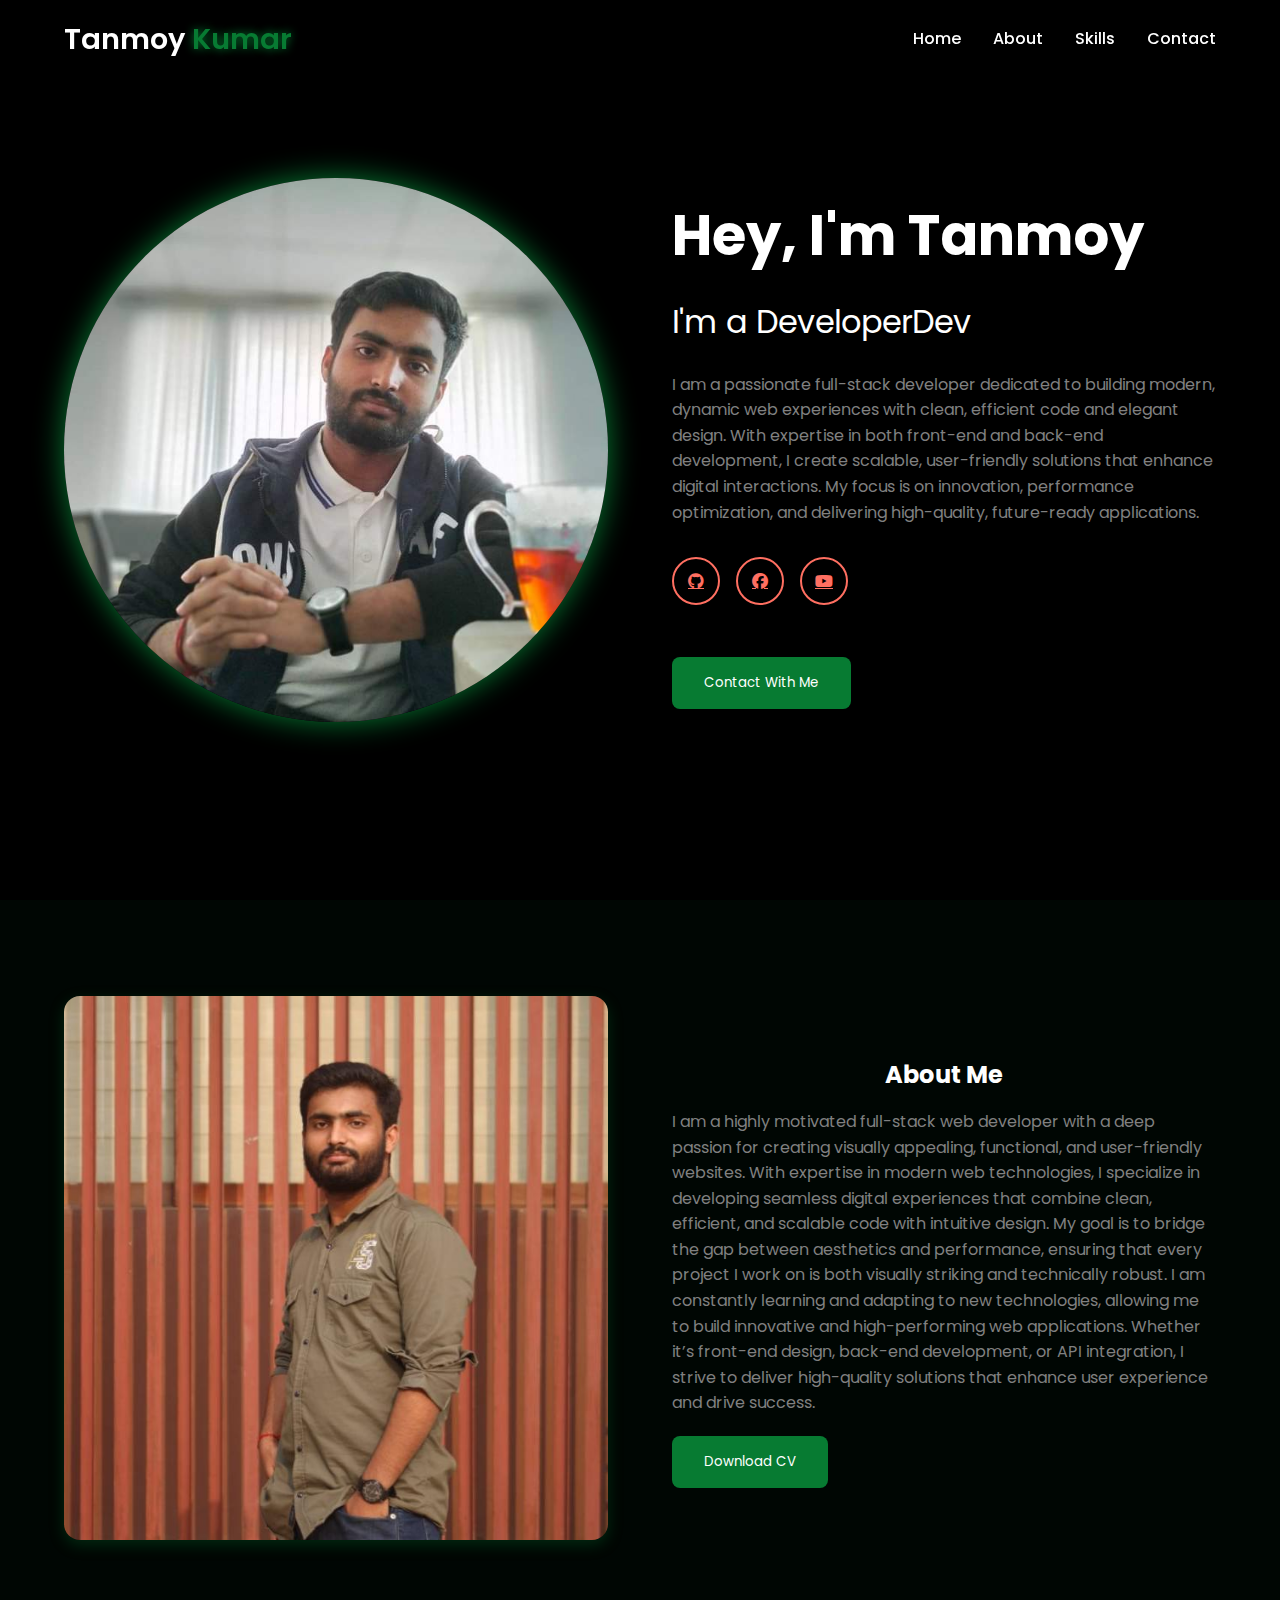
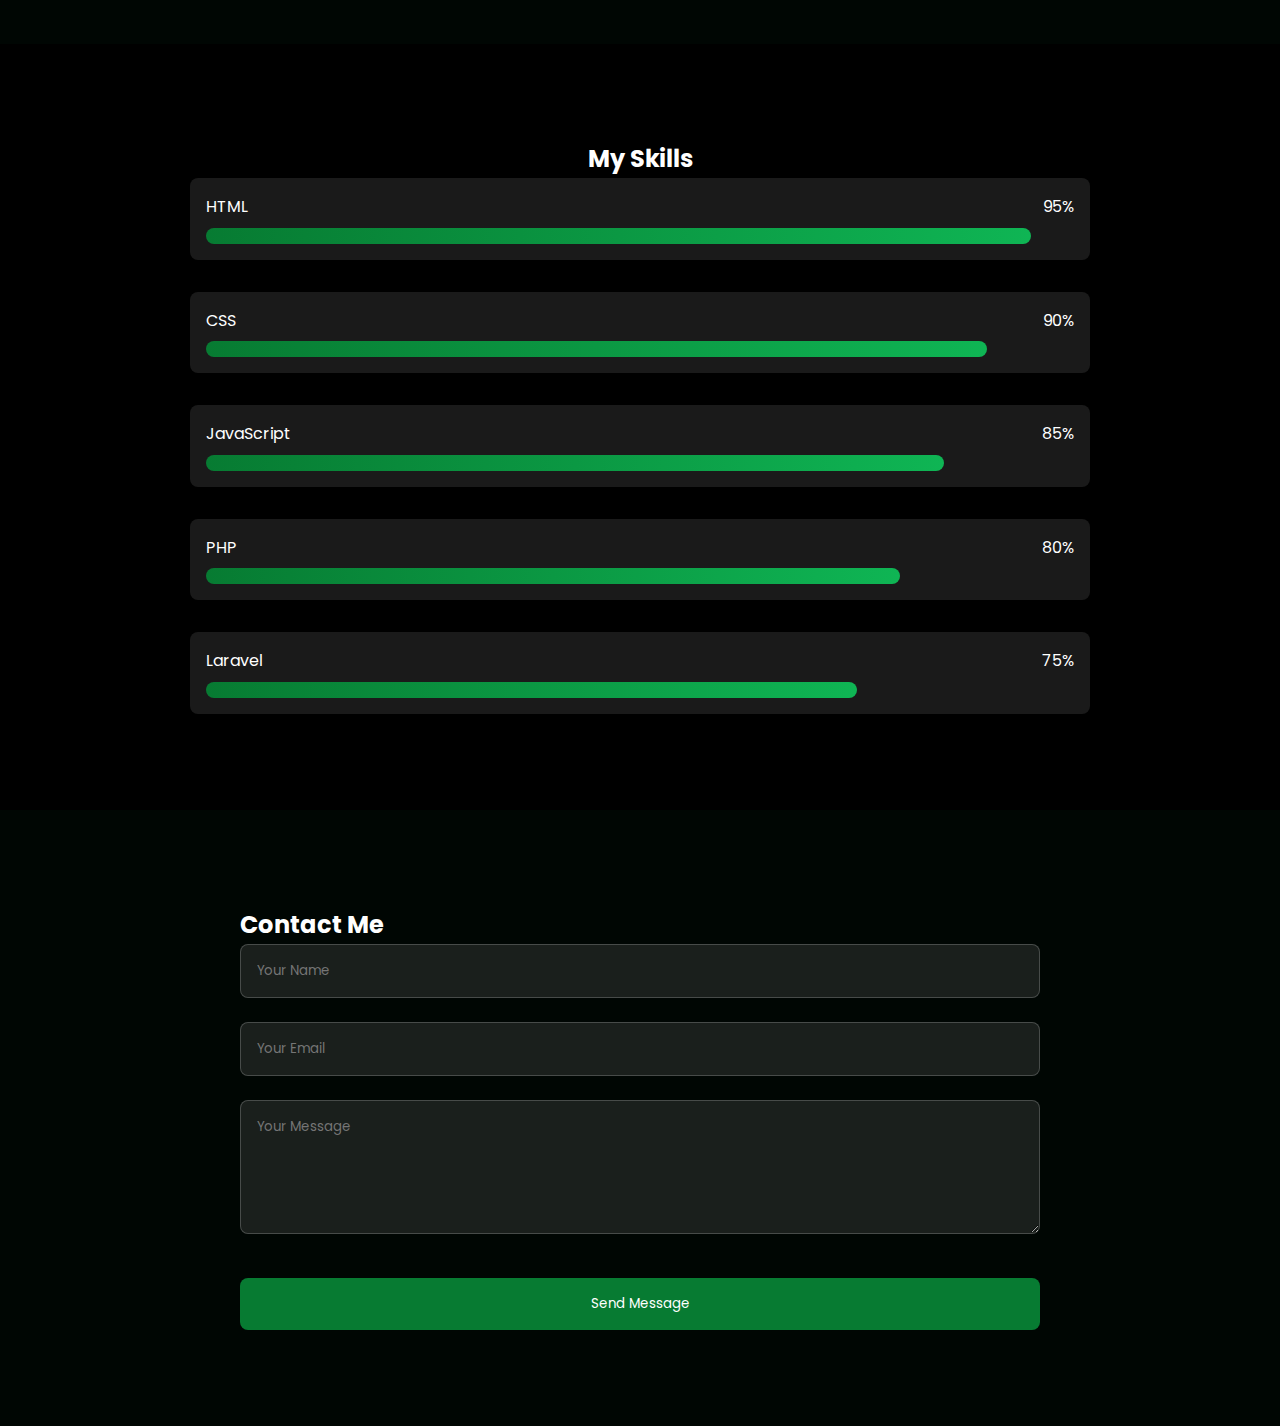
==== index.html @ 645ad917 "CompleteAll" ====
<!DOCTYPE html>
<html lang="en">
<head>
    <meta charset="UTF-8">
    <meta name="viewport" content="width=device-width, initial-scale=1.0">
    <title>Portfolio</title>
    <link rel="stylesheet" href="https://cdnjs.cloudflare.com/ajax/libs/font-awesome/6.5.1/css/all.min.css">
    <link rel="stylesheet" href="./style.css">
</head>
<body>
    <nav>
        <div class="nav-container">
            <div class="logo">Tanmoy <span>Kumar</span></div>
            <div class="nav-links">
                <a href="#home">Home</a>
                <a href="#about">About</a>
                <a href="#skills">Skills</a>
                <a href="#contact">Contact</a>
            </div>
        </div>
    </nav>

    <section id="home" class="hero">
        <div class="hero-container">
            <div class="hero-image">
                <img src="./asset/profiletonmoy1.jpg" alt="Tanmoy Kumar">
            </div>
            <div class="hero-content">
                <h1>Hey, I'm <span>Tanmoy</span></h1>
                <div class="typewriter">
                    I'm a <span class="typewriter-text">Developer</span>
                </div>
                <p class="text" >I am a passionate full-stack developer dedicated to building modern, dynamic web experiences with clean, efficient code and elegant design. With expertise in both front-end and back-end development, I create scalable, user-friendly solutions that enhance digital interactions. My focus is on innovation, performance optimization, and delivering high-quality, future-ready applications.</p>
                <div class="social-links">
                    <a href="https://github.com/tonmoykumarsen"><i class="fab fa-github"></i></a>
                    <a href="https://www.facebook.com/sagor.sen.5059"><i class="fab fa-facebook"></i></a>
                    <a href="https://www.youtube.com/@FreelancerTonmoy"> <i class="fab fa-youtube"></i></a>
                </div>
                <button class="btn">Contact With Me</button>
            </div>
        </div>
    </section>

    <section id="about" class="about">
        <div class="about-container">
            <div class="about-image">
                <img src="./asset/./tonmoykumar.jpg" alt="About Tanmoy">
            </div>
            <div class="about-content">
                <h2 class="about-text" >About Me</h2>
                <p class="text" >I am a highly motivated full-stack web developer with a deep passion for creating visually appealing, functional, and user-friendly websites. With expertise in modern web technologies, I specialize in developing seamless digital experiences that combine clean, efficient, and scalable code with intuitive design. My goal is to bridge the gap between aesthetics and performance, ensuring that every project I work on is both visually striking and technically robust. I am constantly learning and adapting to new technologies, allowing me to build innovative and high-performing web applications. Whether it’s front-end design, back-end development, or API integration, I strive to deliver high-quality solutions that enhance user experience and drive success.</p>
                <button class="btn">Download CV</button>
            </div>
        </div>
    </section>

    <section id="skills" class="skills">
        <div class="skills-container">
            <h2 class="skill-text" >My Skills</h2>
            <div class="skills-grid">
                <div class="skill-bar">
                    <div class="skill-info">
                        <span>HTML</span>
                        <span>95%</span>
                    </div>
                    <div class="progress-bar" style="width: 95%"></div>
                </div>
                <div class="skill-bar">
                    <div class="skill-info">
                        <span>CSS</span>
                        <span>90%</span>
                    </div>
                    <div class="progress-bar" style="width: 90%"></div>
                </div>
                <div class="skill-bar">
                    <div class="skill-info">
                        <span>JavaScript</span>
                        <span>85%</span>
                    </div>
                    <div class="progress-bar" style="width: 85%"></div>
                </div>
                <div class="skill-bar">
                    <div class="skill-info">
                        <span>PHP</span>
                        <span>80%</span>
                    </div>
                    <div class="progress-bar" style="width: 80%"></div>
                </div>
                <div class="skill-bar">
                    <div class="skill-info">
                        <span>Laravel</span>
                        <span>75%</span>
                    </div>
                    <div class="progress-bar" style="width: 75%"></div>
                </div>
            </div>
        </div>
    </section>

    <section id="contact" class="contact">
        <div class="contact-container">
            <h2>Contact Me</h2>
            <form class="contact-form">
                <input type="text" class="form-control" placeholder="Your Name" required>
                <input type="email" class="form-control" placeholder="Your Email" required>
                <textarea class="form-control" rows="5" placeholder="Your Message" required></textarea>
                <button type="submit" class="btn">Send Message</button>
            </form>
        </div>
    </section>

<script src="./main.js"></script>
</body>
</html>
---- style.css ----
@import url('https://fonts.googleapis.com/css2?family=Poppins:wght@100;200;300;400;500;600&display=swap');
        
:root {
    --primary-color: #077b32;
    --text-color: #ffffff;
    --bg-color: #000000;
    --transition: all 0.3s ease;
}

* {
    margin: 0;
    padding: 0;
    box-sizing: border-box;
    font-family: 'Poppins', sans-serif;
}

html {
    scroll-behavior: smooth;
}

body {
    background-color: var(--bg-color);
    color: var(--text-color);
    line-height: 1.6;
}
.text{
    color: gray;
}
/* Navigation */
nav {
    position: fixed;
    top: 0;
    width: 100%;
    padding: 1rem 0;
    background-color: rgba(0, 0, 0, 0.9);
    z-index: 1000;
    backdrop-filter: blur(10px);
}

.nav-container {
    width: 90%;
    max-width: 1200px;
    margin: 0 auto;
    display: flex;
    justify-content: space-between;
    align-items: center;
}

.logo {
    font-size: 1.8rem;
    font-weight: 600;
}

.logo span {
    color: var(--primary-color);
    text-shadow: 0 0 10px var(--primary-color);
}

.nav-links {
    display: flex;
    gap: 2rem;
}

.nav-links a {
    color: var(--text-color);
    text-decoration: none;
    font-weight: 500;
    position: relative;
    padding: 0.5rem 0;
}

.nav-links a::after {
    content: '';
    position: absolute;
    bottom: 0;
    left: 0;
    width: 0;
    height: 2px;
    background-color: var(--primary-color);
    transition: var(--transition);
}

.nav-links a:hover::after {
    width: 100%;
}

/* Hero Section */
.hero {
    min-height: 100vh;
    display: flex;
    align-items: center;
    padding: 6rem 0;
}

.hero-container {
    width: 90%;
    max-width: 1200px;
    margin: 0 auto;
    display: grid;
    grid-template-columns: 1fr 1fr;
    gap: 4rem;
    align-items: center;
}

.hero-image {
    position: relative;
    border-radius: 50%;
    overflow: hidden;
    aspect-ratio: 1;
    box-shadow: 0 0 30px var(--primary-color);
    animation: float 6s ease-in-out infinite;
}

@keyframes float {
    0%, 100% { transform: translateY(0); }
    50% { transform: translateY(-20px); }
}

.hero-image img {
    width: 100%;
    height: 100%;
    object-fit: cover;
}

.hero-content h1 {
    font-size: 3.5rem;
    margin-bottom: 1rem;
}

.typewriter {
    font-size: 2rem;
    margin-bottom: 1.5rem;
}

.social-links {
    display: flex;
    gap: 1rem;
    margin: 2rem 0;
}

.social-links a {
    width: 3rem;
    height: 3rem;
    display: flex;
    align-items: center;
    justify-content: center;
    border: 2px solid #FF6F61;
    border-radius: 50%;
    color: #FF6F61;
    transition: var(--transition);
}

.social-links a:hover {
    background-color: #FF6F61;
    color: var(--bg-color);
    transform: translateY(-5px);
    box-shadow: 0 5px 15px var(--primary-color);
}

/* About Section */
.about {
    padding: 6rem 0;
    background-color: rgba(7, 123, 50, 0.05);
}
.about-text{
    text-align: center;
    margin-bottom: 15px;
}
.about-container {
    width: 90%;
    max-width: 1200px;
    margin: 0 auto;
    display: grid;
    grid-template-columns: 1fr 1fr;
    gap: 4rem;
    align-items: center;
}

.about-image img {
    width: 100%;
    border-radius: 1rem;
    box-shadow: 0 5px 15px rgba(7, 123, 50, 0.3);
}

/* Skills Section */
.skills {
    padding: 6rem 0;
}
.skill-text{
    text-align: center;
}

.skills-container {
    width: 90%;
    max-width: 900px;
    margin: 0 auto;
}

.skills-grid {
    display: grid;
    gap: 2rem;
}

.skill-bar {
    background: rgba(255, 255, 255, 0.1);
    border-radius: 0.5rem;
    overflow: hidden;
    padding: 1rem;
}

.skill-info {
    display: flex;
    justify-content: space-between;
    margin-bottom: 0.5rem;
}

.progress-bar {
    height:1rem;
    background: linear-gradient(90deg, var(--primary-color), #0fb554);
    border-radius: 0.5rem;
    transition: width 1s ease;
}

/* Contact Section */
.contact {
    padding: 6rem 0;
    background-color: rgba(7, 123, 50, 0.05);
}

.contact-container {
    width: 90%;
    max-width: 800px;
    margin: 0 auto;
}

.contact-form {
    display: grid;
    gap: 1.5rem;
}

.form-control {
    background-color: rgba(255, 255, 255, 0.1);
    border: 1px solid rgba(255, 255, 255, 0.2);
    border-radius: 0.5rem;
    padding: 1rem;
    color: var(--text-color);
    transition: var(--transition);
}

.form-control:focus {
    outline: none;
    border-color: var(--primary-color);
    box-shadow: 0 0 10px rgba(7, 123, 50, 0.3);
}

.btn {
    background-color: var(--primary-color);
    color: var(--text-color);
    padding: 1rem 2rem;
    margin-top: 20px;
    border: none;
    border-radius: 0.5rem;
    cursor: pointer;
    transition: var(--transition);
}

.btn:hover {
    background-color: transparent;
    border: 2px solid var(--primary-color);
    transform: translateY(-3px);
    box-shadow: 0 5px 15px var(--primary-color);
}

/* Responsive Design */
@media (max-width: 768px) {
    .hero-container,
    .about-container {
        grid-template-columns: 1fr;
        text-align: center;
    }

    .hero-image {
        width: 80%;
        margin: 0 auto;
    }

    .social-links {
        justify-content: center;
    }

    .nav-links {
        display: none;
    }
}
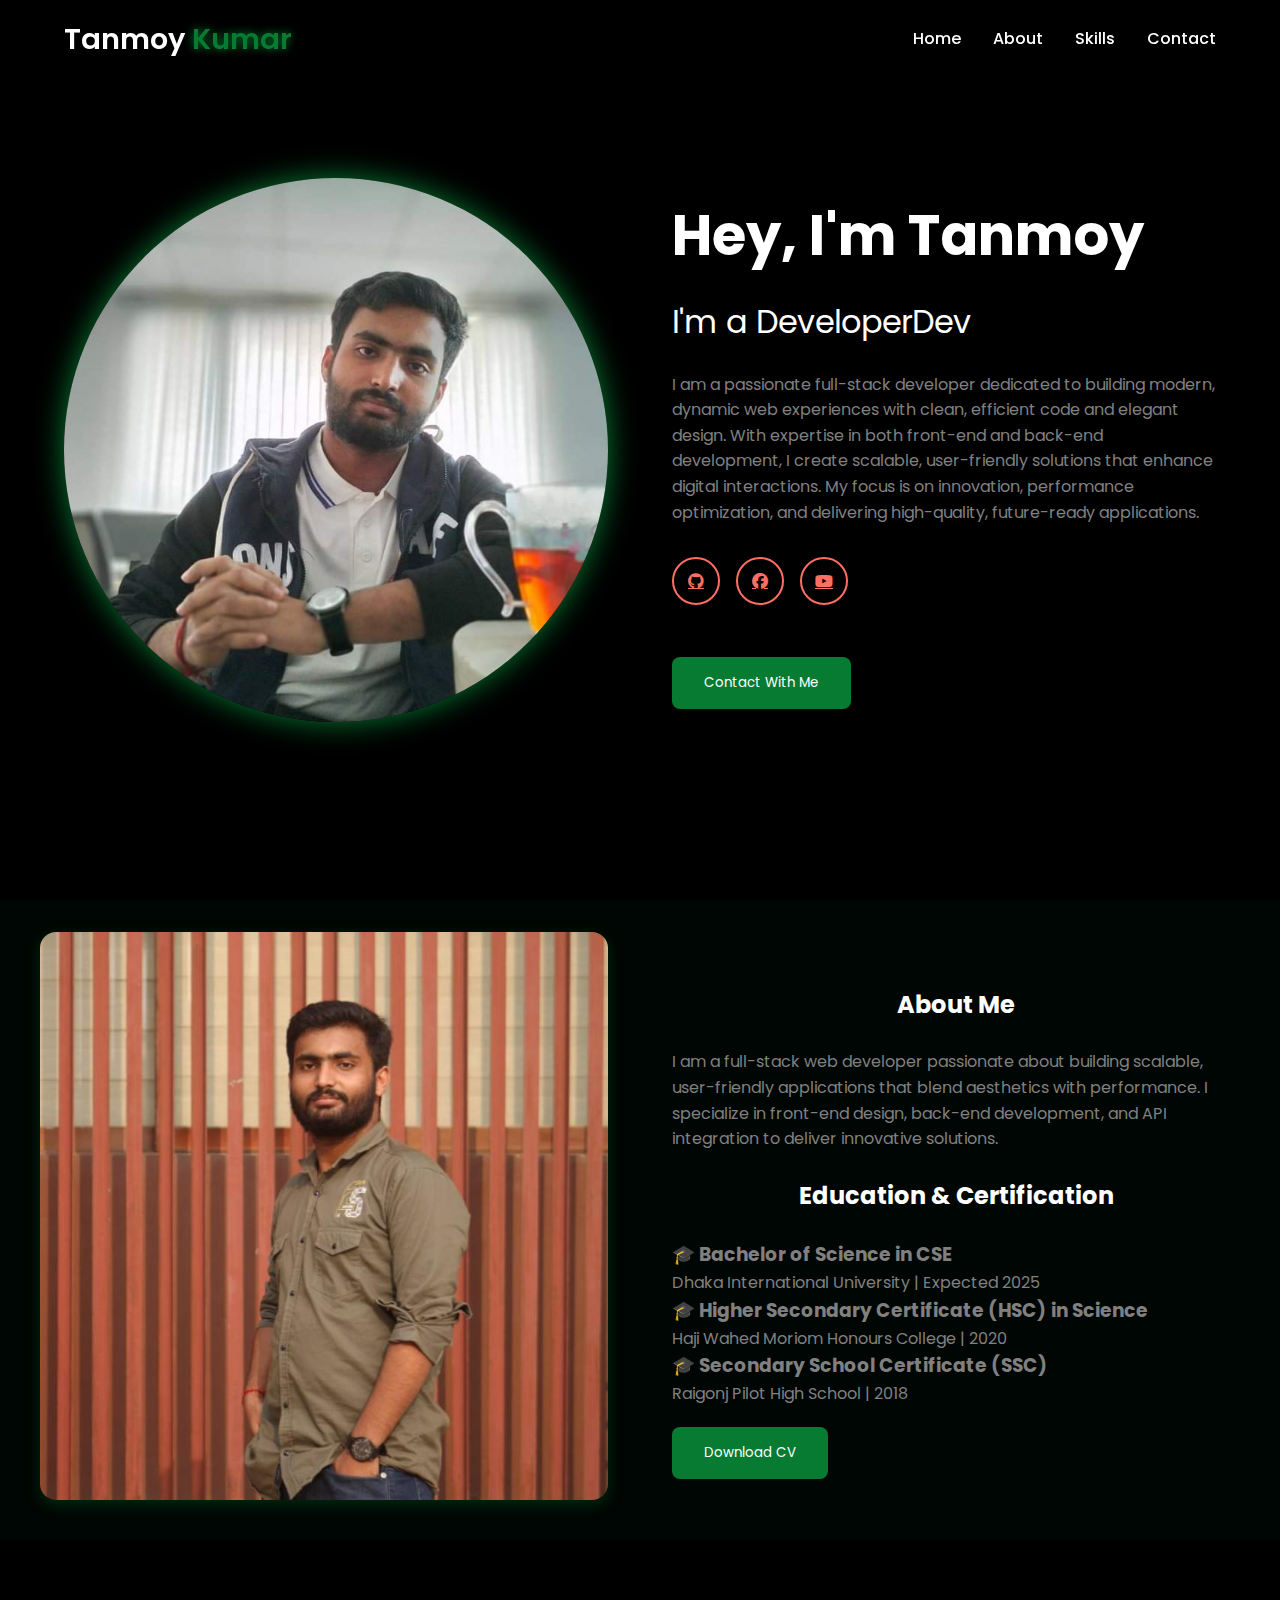
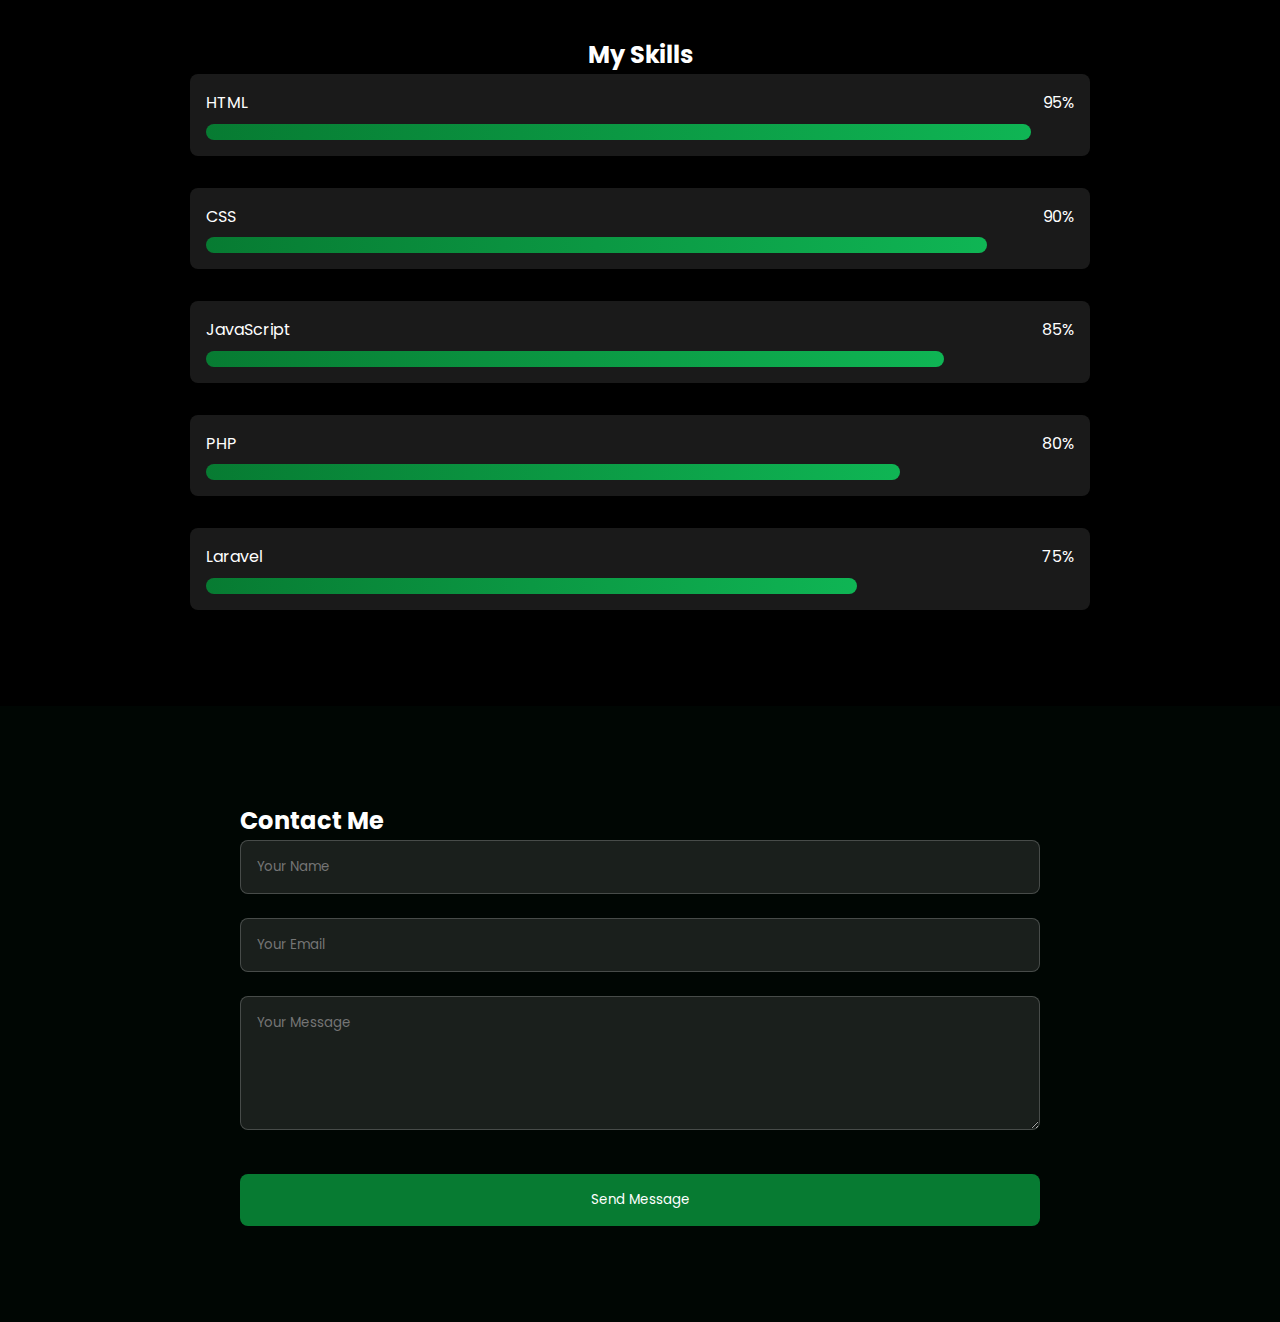
==== commit fe439537: "graduation" ====
--- a/index.html
+++ b/index.html
@@ -1,12 +1,36 @@
 <!DOCTYPE html>
 <html lang="en">
-<head>
-    <meta charset="UTF-8">
-    <meta name="viewport" content="width=device-width, initial-scale=1.0">
-    <title>Portfolio</title>
-    <link rel="stylesheet" href="https://cdnjs.cloudflare.com/ajax/libs/font-awesome/6.5.1/css/all.min.css">
-    <link rel="stylesheet" href="./style.css">
-</head>
+    <head>
+        <meta charset="UTF-8">
+        <meta name="viewport" content="width=device-width, initial-scale=1.0">
+        <title>Tanmoy Kumar - Web Developer & Designer</title>
+        
+        <!-- SEO Meta Tags -->
+        <meta name="description" content="Tanmoy Kumar - A passionate web developer & designer specializing in HTML, CSS, JavaScript, and modern web technologies.">
+        <meta name="keywords" content="Tanmoy Kumar, Web Developer, Frontend Developer, HTML, CSS, JavaScript, Portfolio">
+        <meta name="author" content="Tanmoy Kumar">
+    
+        <!-- Open Graph for Social Media -->
+        <meta property="og:title" content="Tanmoy Kumar - Web Developer & Designer">
+        <meta property="og:description" content="Check out my portfolio showcasing my skills in web development, design, and more!">
+        <meta property="og:image" content="https://yourdomain.vercel.app/your-thumbnail-image.jpg">
+        <meta property="og:url" content="https://yourdomain.vercel.app/">
+        <meta property="og:type" content="website">
+    
+        <!-- Twitter Card -->
+        <meta name="twitter:card" content="summary_large_image">
+        <meta name="twitter:title" content="Tanmoy Kumar - Web Developer & Designer">
+        <meta name="twitter:description" content="Check out my portfolio showcasing my skills in web development, design, and more!">
+        <meta name="twitter:image" content="https://tonmoykumar.vercel.app/your-thumbnail-image.jpg">
+    
+        <!-- Favicon -->
+        <link rel="icon" type="image/png" href="./asset/codingd.png">
+    
+        <!-- Font Awesome -->
+        <link rel="stylesheet" href="https://cdnjs.cloudflare.com/ajax/libs/font-awesome/6.5.1/css/all.min.css">
+        <link rel="stylesheet" href="./style.css">
+    </head>
+    
 <body>
     <nav>
         <div class="nav-container">
@@ -48,8 +72,24 @@
             </div>
             <div class="about-content">
                 <h2 class="about-text" >About Me</h2>
-                <p class="text" >I am a highly motivated full-stack web developer with a deep passion for creating visually appealing, functional, and user-friendly websites. With expertise in modern web technologies, I specialize in developing seamless digital experiences that combine clean, efficient, and scalable code with intuitive design. My goal is to bridge the gap between aesthetics and performance, ensuring that every project I work on is both visually striking and technically robust. I am constantly learning and adapting to new technologies, allowing me to build innovative and high-performing web applications. Whether it’s front-end design, back-end development, or API integration, I strive to deliver high-quality solutions that enhance user experience and drive success.</p>
-                <button class="btn">Download CV</button>
+                <p class="text" >I am a full-stack web developer passionate about building scalable, user-friendly applications that blend aesthetics with performance. I specialize in front-end design, back-end development, and API integration to deliver innovative solutions.</p>
+                <h2 class="about-text" >Education & Certification</h2>
+                <div class="education">
+                    <div class="edu-box">
+                        <h3>🎓 Bachelor of Science in CSE</h3>
+                        <p>Dhaka International University | Expected 2025</p>
+                    </div>
+                    <div class="edu-box">
+                        <h3>🎓 Higher Secondary Certificate (HSC) in Science</h3>
+                        <p>Haji Wahed Moriom Honours College | 2020</p>
+                    </div>
+                    <div class="edu-box">
+                        <h3>🎓 Secondary School Certificate (SSC)</h3>
+                        <p>Raigonj Pilot High School | 2018</p>
+                    </div>
+                </div>
+                
+                <button class="btn" >Download CV</button>
             </div>
         </div>
     </section>
--- a/style.css
+++ b/style.css
@@ -24,6 +24,9 @@
     line-height: 1.6;
 }
 .text{
+    color: gray;
+}
+.edu-box{
     color: gray;
 }
 /* Navigation */
@@ -159,15 +162,15 @@
 
 /* About Section */
 .about {
-    padding: 6rem 0;
+    padding: 2rem 0;
     background-color: rgba(7, 123, 50, 0.05);
 }
 .about-text{
     text-align: center;
-    margin-bottom: 15px;
+    margin: 25px;
 }
 .about-container {
-    width: 90%;
+    width: git90%;
     max-width: 1200px;
     margin: 0 auto;
     display: grid;
@@ -272,23 +275,69 @@
 }
 
 /* Responsive Design */
-@media (max-width: 768px) {
-    .hero-container,
+@media (max-width: 1024px) {
+    .hero-container {
+        grid-template-columns: 1fr;
+        text-align: center;
+    }
+    
+    .hero-image {
+        width: 70%;
+        margin: 0 auto;
+    }
+
     .about-container {
         grid-template-columns: 1fr;
         text-align: center;
     }
 
-    .hero-image {
-        width: 80%;
-        margin: 0 auto;
-    }
-
-    .social-links {
-        justify-content: center;
-    }
-
+    .skills-grid {
+        grid-template-columns: 1fr;
+    }
+}
+
+@media (max-width: 768px) {
     .nav-links {
         display: none;
     }
-}+
+    .nav-toggle {
+        display: block;
+        font-size: 1.5rem;
+        cursor: pointer;
+    }
+
+    .hero-content h1 {
+        font-size: 2.5rem;
+    }
+
+    .typewriter {
+        font-size: 1.5rem;
+    }
+
+    .btn {
+        width: 100%;
+        padding: 0.8rem;
+    }
+}
+
+@media (max-width: 480px) {
+    .hero-content h1 {
+        font-size: 2rem;
+    }
+
+    .typewriter {
+        font-size: 1.2rem;
+    }
+
+    .social-links a {
+        width: 2.5rem;
+        height: 2.5rem;
+    
+    }
+
+    .btn {
+        width: 100%;
+        font-size: 0.9rem;
+    }
+}
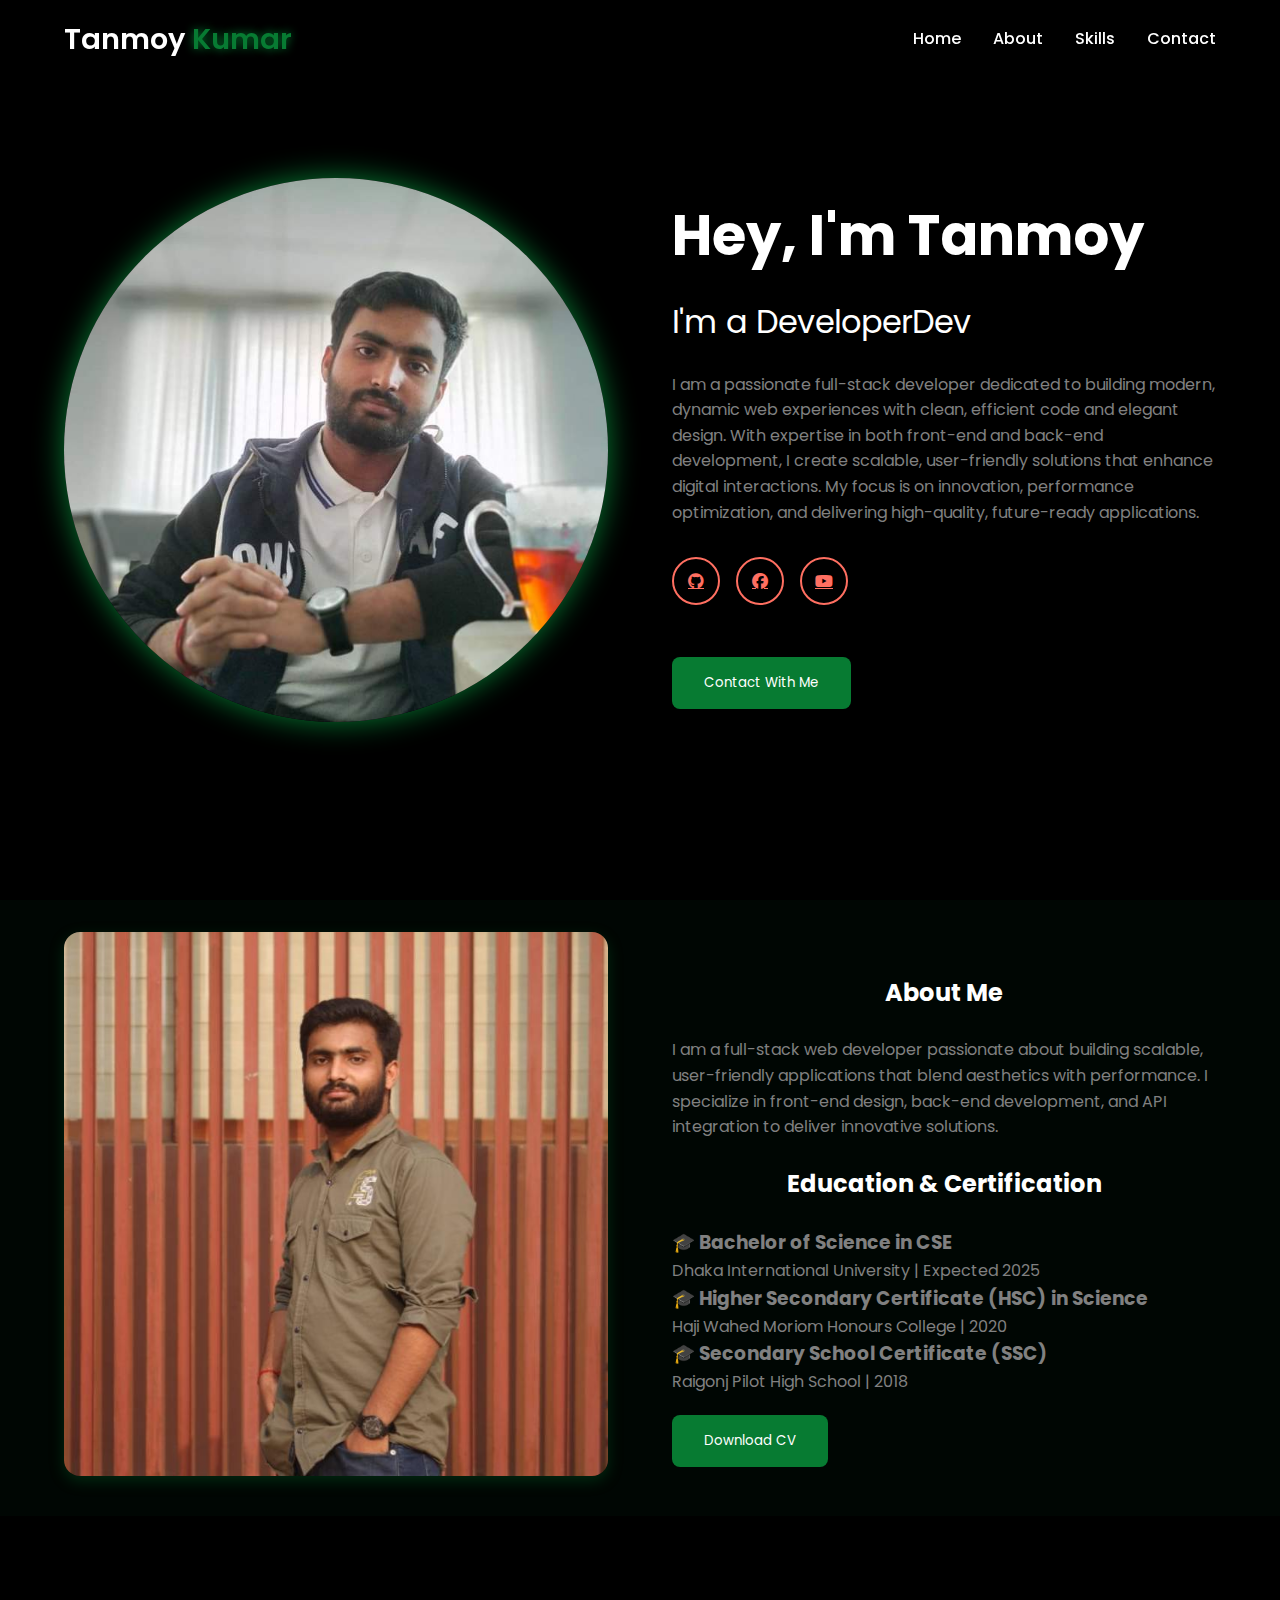
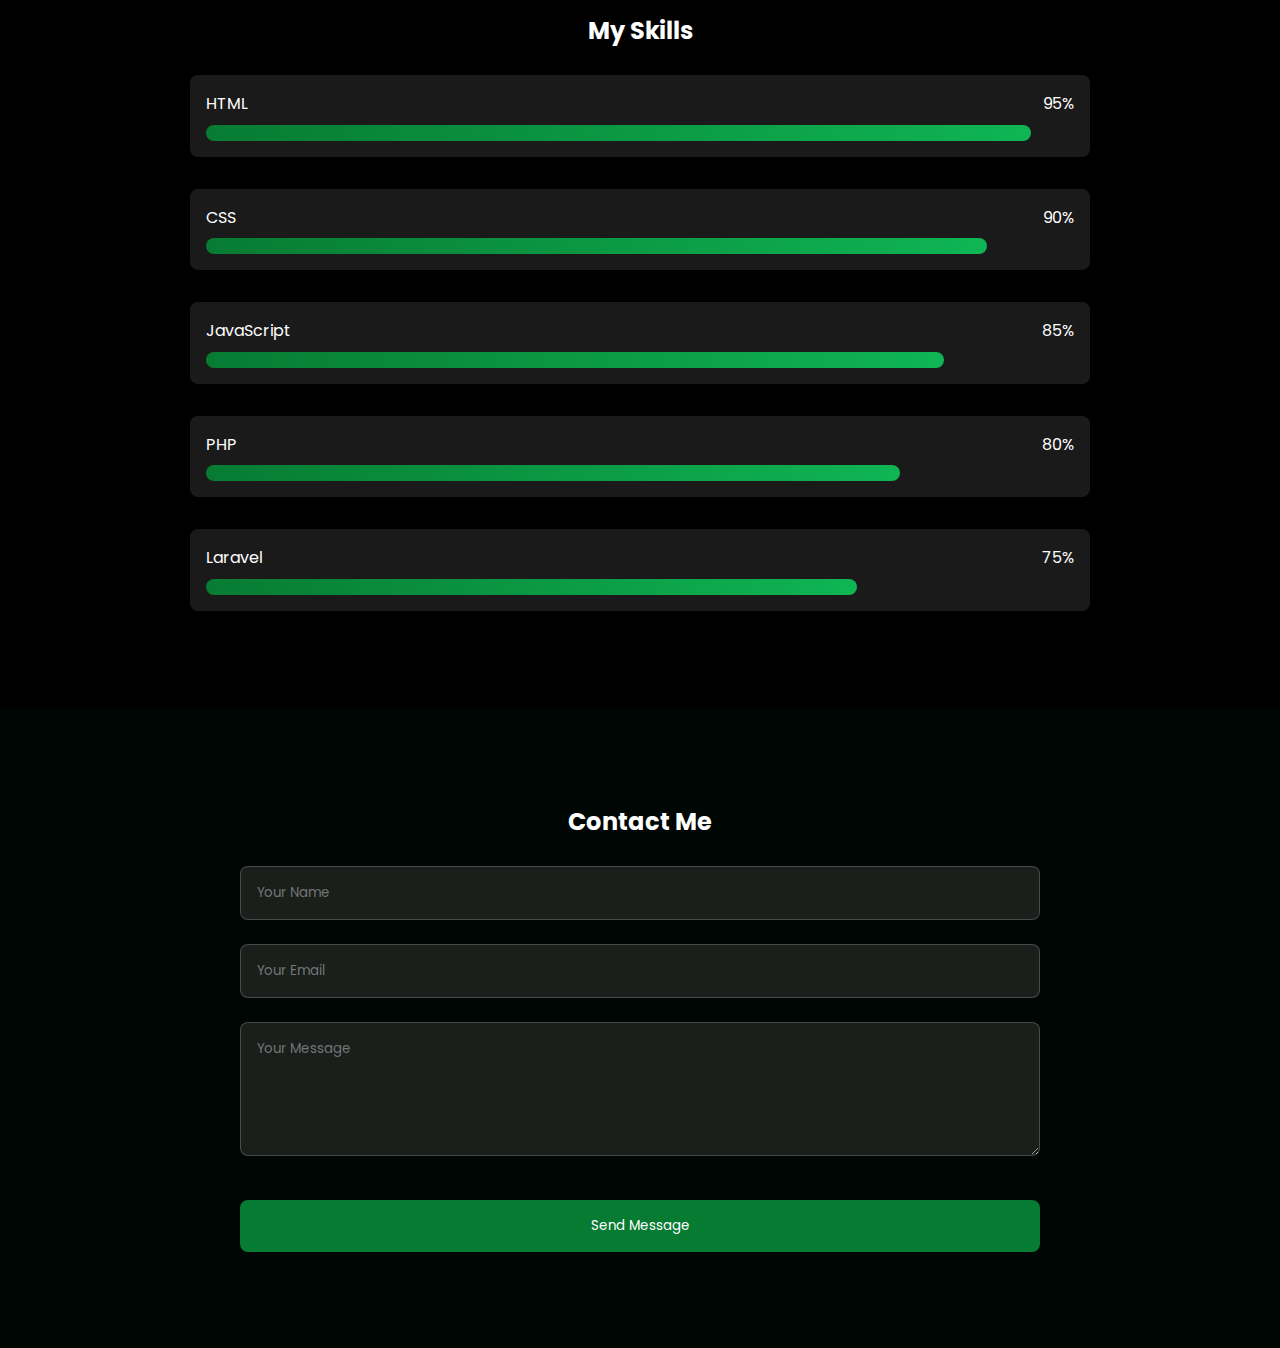
==== commit d0533143: "padding" ====
--- a/index.html
+++ b/index.html
@@ -139,7 +139,7 @@
 
     <section id="contact" class="contact">
         <div class="contact-container">
-            <h2>Contact Me</h2>
+            <h2 class="skill-text" >Contact Me</h2>
             <form class="contact-form">
                 <input type="text" class="form-control" placeholder="Your Name" required>
                 <input type="email" class="form-control" placeholder="Your Email" required>
--- a/style.css
+++ b/style.css
@@ -170,7 +170,7 @@
     margin: 25px;
 }
 .about-container {
-    width: git90%;
+    width: 90%;
     max-width: 1200px;
     margin: 0 auto;
     display: grid;
@@ -191,6 +191,7 @@
 }
 .skill-text{
     text-align: center;
+    margin-bottom: 25px;
 }
 
 .skills-container {
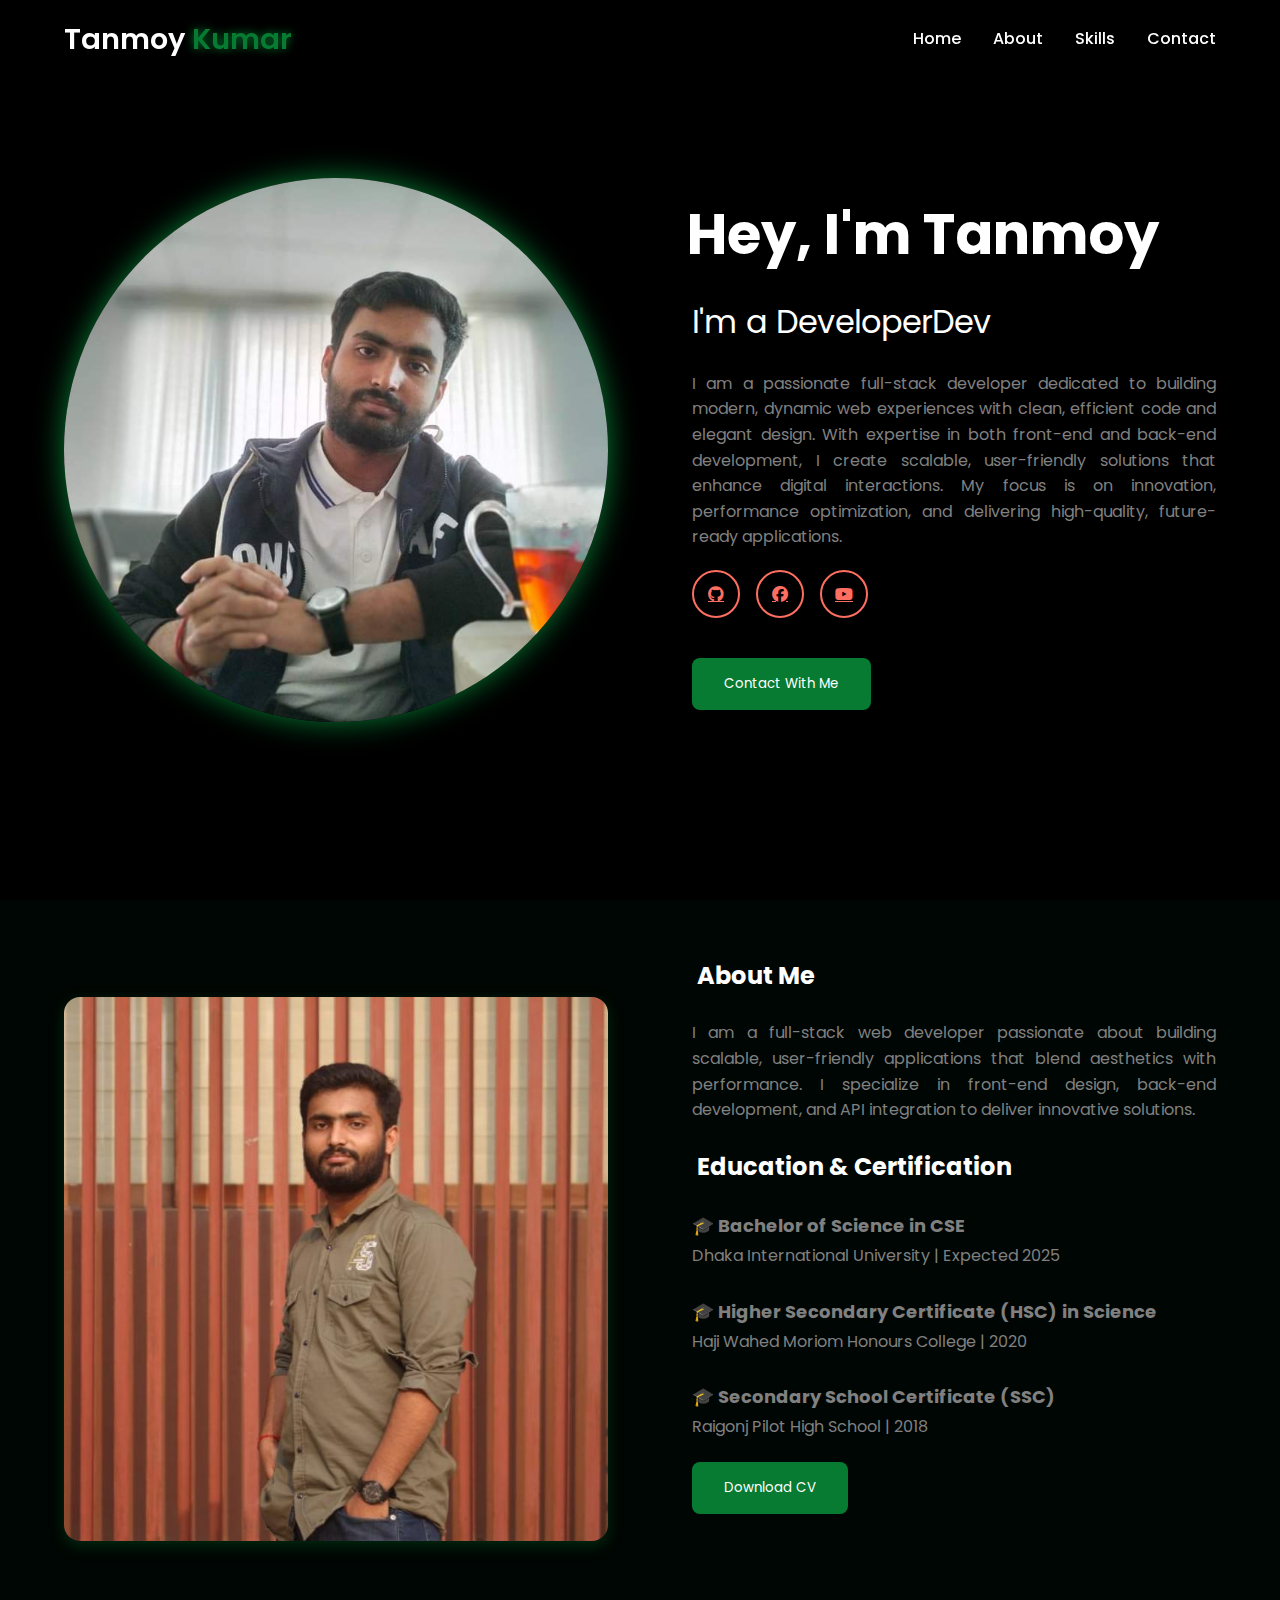
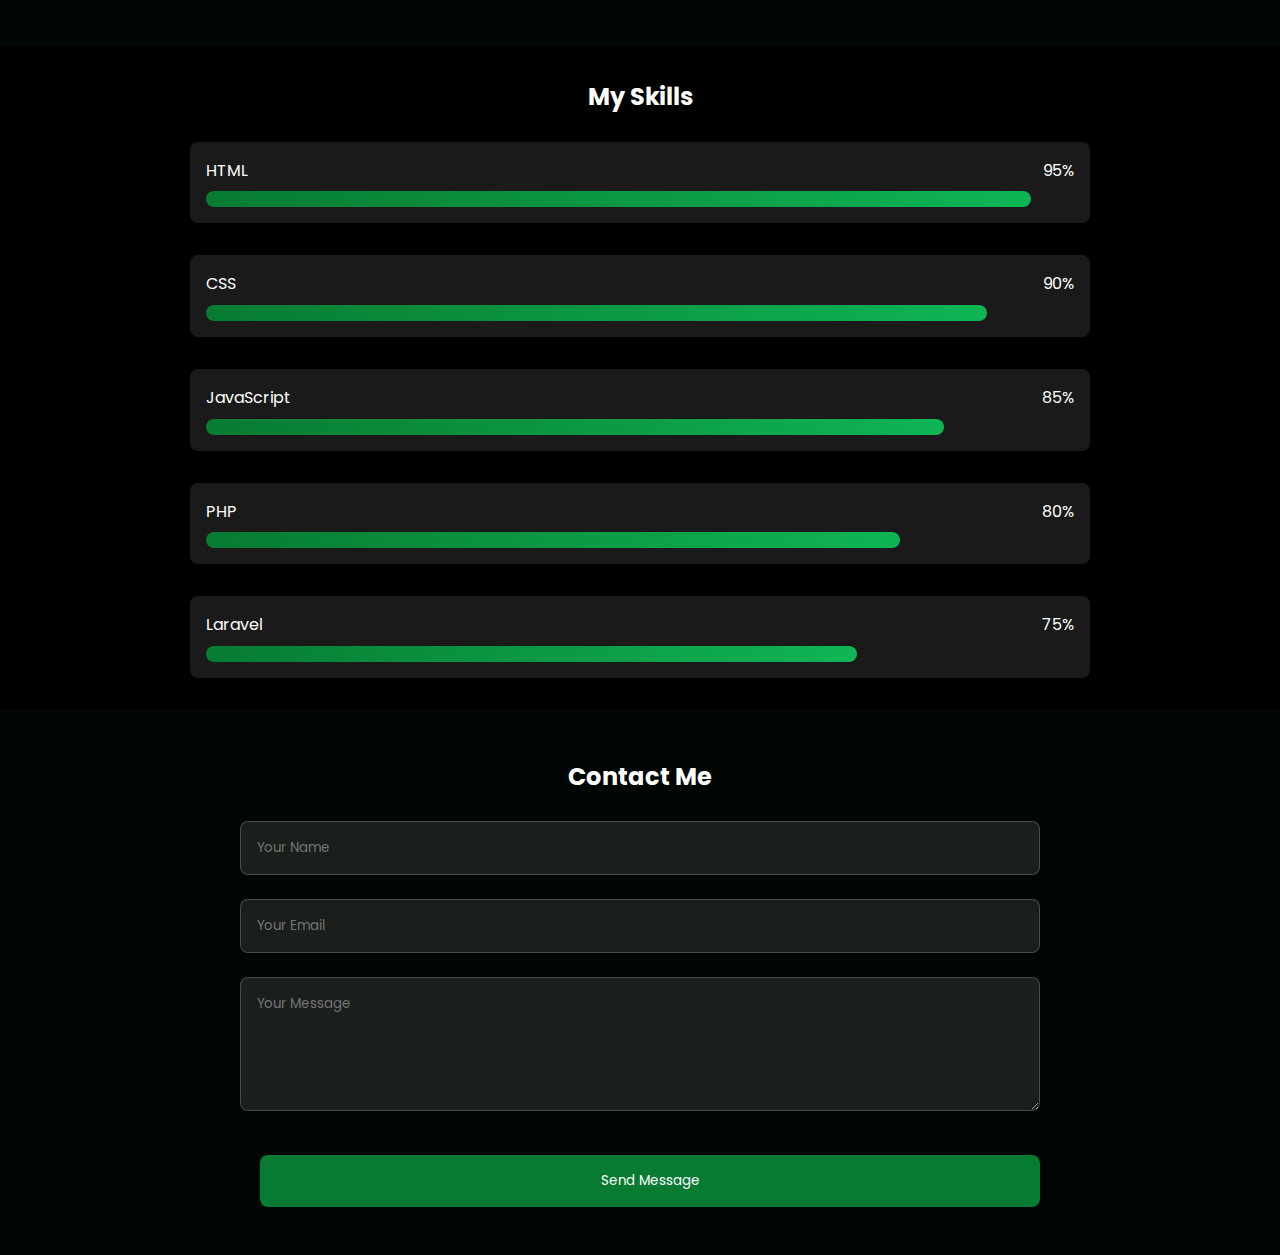
==== commit 594d0192: "about me and response" ====
--- a/index.html
+++ b/index.html
@@ -76,15 +76,15 @@
                 <h2 class="about-text" >Education & Certification</h2>
                 <div class="education">
                     <div class="edu-box">
-                        <h3>🎓 Bachelor of Science in CSE</h3>
+                        <h3 class="font">🎓 Bachelor of Science in CSE</h3>
                         <p>Dhaka International University | Expected 2025</p>
-                    </div>
+                    </div> <br>
                     <div class="edu-box">
-                        <h3>🎓 Higher Secondary Certificate (HSC) in Science</h3>
+                        <h3 class="font">🎓 Higher Secondary Certificate (HSC) in Science</h3>
                         <p>Haji Wahed Moriom Honours College | 2020</p>
-                    </div>
+                    </div> <br>
                     <div class="edu-box">
-                        <h3>🎓 Secondary School Certificate (SSC)</h3>
+                        <h3 class="font">🎓 Secondary School Certificate (SSC)</h3>
                         <p>Raigonj Pilot High School | 2018</p>
                     </div>
                 </div>
--- a/style.css
+++ b/style.css
@@ -25,9 +25,18 @@
 }
 .text{
     color: gray;
+    text-align: justify;
+    margin-left: 20px;
 }
 .edu-box{
     color: gray;
+    text-align: justify;
+    margin-left: 20px;
+    line-height: 30px;
+}
+.font{
+    font-size: 18px;
+
 }
 /* Navigation */
 nav {
@@ -128,17 +137,19 @@
 .hero-content h1 {
     font-size: 3.5rem;
     margin-bottom: 1rem;
+    margin-left: 15px;
 }
 
 .typewriter {
     font-size: 2rem;
     margin-bottom: 1.5rem;
+    margin-left: 20px;
 }
 
 .social-links {
     display: flex;
     gap: 1rem;
-    margin: 2rem 0;
+    margin: 20px;
 }
 
 .social-links a {
@@ -166,7 +177,7 @@
     background-color: rgba(7, 123, 50, 0.05);
 }
 .about-text{
-    text-align: center;
+    text-align: left;
     margin: 25px;
 }
 .about-container {
@@ -177,6 +188,9 @@
     grid-template-columns: 1fr 1fr;
     gap: 4rem;
     align-items: center;
+}
+.about-content{
+    margin-bottom: 100px;
 }
 
 .about-image img {
@@ -187,7 +201,7 @@
 
 /* Skills Section */
 .skills {
-    padding: 6rem 0;
+    padding: 2rem 0;
 }
 .skill-text{
     text-align: center;
@@ -227,7 +241,7 @@
 
 /* Contact Section */
 .contact {
-    padding: 6rem 0;
+    padding: 3rem 0;
     background-color: rgba(7, 123, 50, 0.05);
 }
 
@@ -266,7 +280,9 @@
     border-radius: 0.5rem;
     cursor: pointer;
     transition: var(--transition);
-}
+    margin-left: 20px;
+}
+
 
 .btn:hover {
     background-color: transparent;
@@ -275,6 +291,7 @@
     box-shadow: 0 5px 15px var(--primary-color);
 }
 
+
 /* Responsive Design */
 @media (max-width: 1024px) {
     .hero-container {
